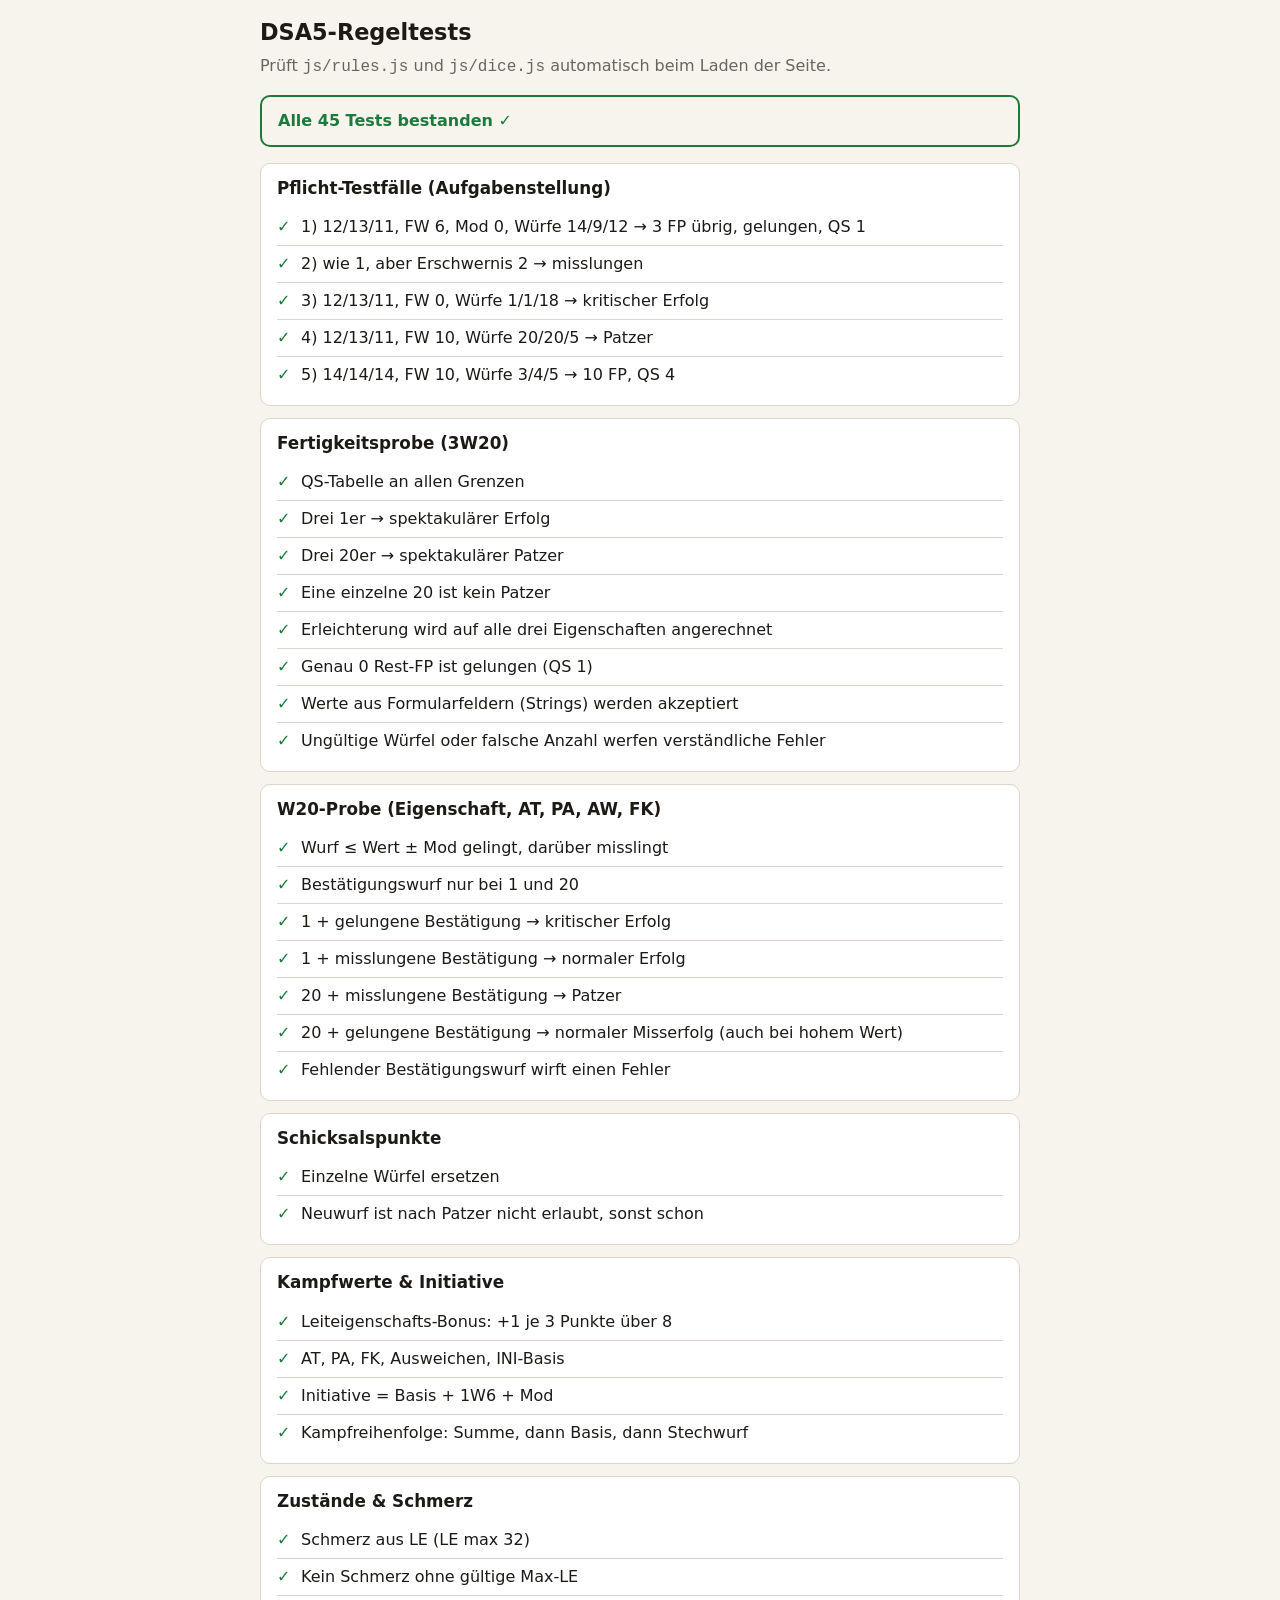
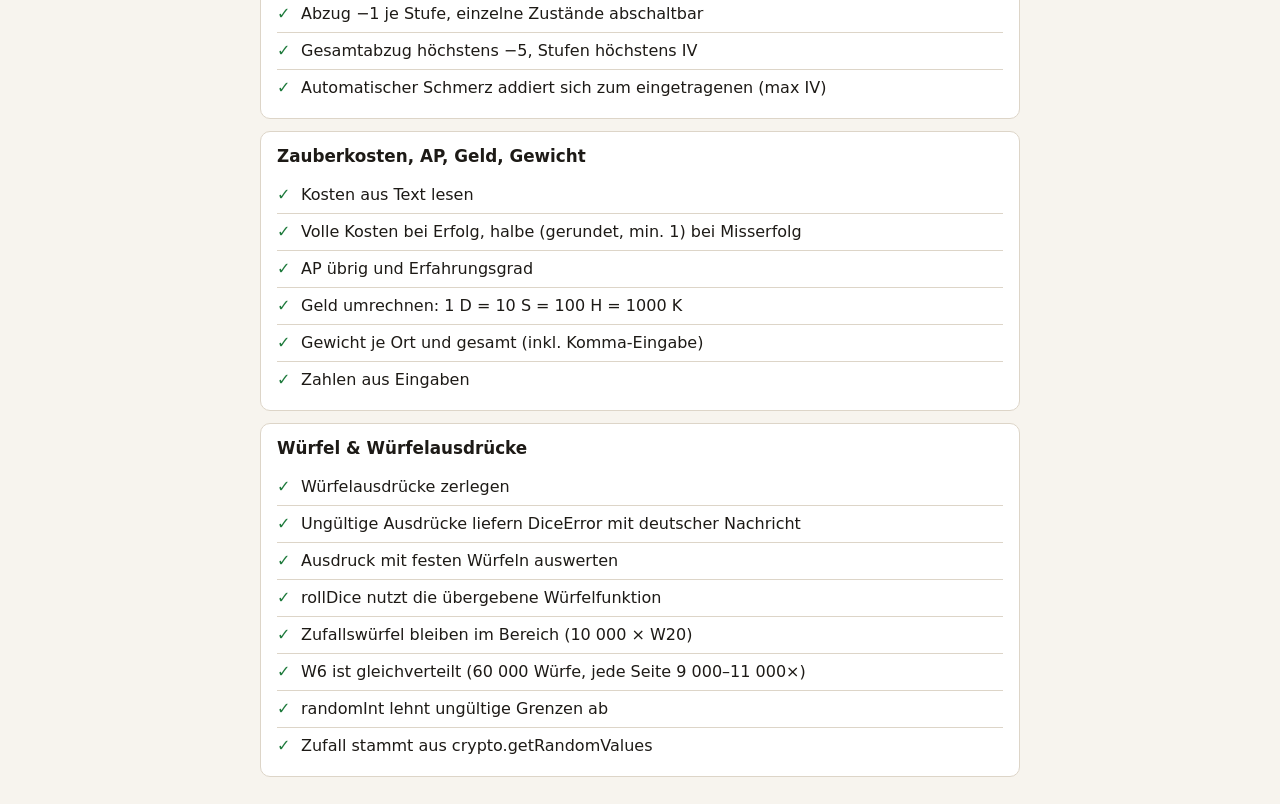
==== tests/rules.test.html @ 12c971de "Phase 1: DSA5-Regel-Logik, Würfel und Testseite - js/rules.js: reine Regelfunktionen (Fertigkeitspro" ====
<!doctype html>
<html lang="de">
  <head>
    <meta charset="utf-8" />
    <meta name="viewport" content="width=device-width, initial-scale=1" />
    <title>DSA5-Regeltests</title>
    <style>
      :root {
        color-scheme: light dark;
        --bg: #f7f4ee;
        --text: #1d1a16;
        --muted: #6b645a;
        --card: #ffffff;
        --border: #ddd5c8;
        --pass: #1e7a3c;
        --fail: #b3261e;
      }
      @media (prefers-color-scheme: dark) {
        :root {
          --bg: #15130f;
          --text: #f1ece3;
          --muted: #a79f93;
          --card: #1f1c17;
          --border: #3a352d;
          --pass: #6fcf8c;
          --fail: #ff8a80;
        }
      }
      * {
        box-sizing: border-box;
      }
      body {
        margin: 0;
        padding: 16px;
        background: var(--bg);
        color: var(--text);
        font:
          16px/1.5 system-ui,
          -apple-system,
          'Segoe UI',
          Roboto,
          sans-serif;
      }
      main {
        max-width: 760px;
        margin: 0 auto;
      }
      h1 {
        font-size: 1.4rem;
        margin: 0 0 4px;
      }
      h2 {
        font-size: 1.05rem;
        margin: 0 0 8px;
      }
      p.hint {
        color: var(--muted);
        margin: 0 0 16px;
      }
      .summary {
        padding: 12px 16px;
        border-radius: 10px;
        font-weight: 600;
        margin-bottom: 16px;
        border: 2px solid var(--border);
      }
      .summary.pass {
        border-color: var(--pass);
        color: var(--pass);
      }
      .summary.fail {
        border-color: var(--fail);
        color: var(--fail);
      }
      section {
        background: var(--card);
        border: 1px solid var(--border);
        border-radius: 10px;
        padding: 12px 16px;
        margin-bottom: 12px;
      }
      ul {
        list-style: none;
        margin: 0;
        padding: 0;
      }
      li {
        padding: 6px 0;
        border-top: 1px solid var(--border);
      }
      li:first-child {
        border-top: 0;
      }
      .mark {
        display: inline-block;
        width: 1.5em;
        font-weight: 700;
      }
      li.pass .mark {
        color: var(--pass);
      }
      li.fail .mark {
        color: var(--fail);
      }
      .error {
        color: var(--fail);
        font-family: ui-monospace, Menlo, Consolas, monospace;
        font-size: 0.9rem;
        margin: 4px 0 0 1.5em;
        overflow-wrap: anywhere;
      }
    </style>
  </head>
  <body>
    <main>
      <h1>DSA5-Regeltests</h1>
      <p class="hint">Prüft <code>js/rules.js</code> und <code>js/dice.js</code> automatisch beim Laden der Seite.</p>
      <div id="summary" class="summary">Tests laufen …</div>
      <div id="results"></div>
    </main>

    <script>
      function showProblem(text) {
        const summary = document.getElementById('summary');
        summary.className = 'summary fail';
        summary.textContent = text;
        document.body.dataset.status = 'fail';
      }
      function showLoadError(message) {
        showProblem(`Fehler beim Laden der Tests: ${message}`);
      }
      // ES-Module funktionieren nicht über file:// – dann einen Hinweis zeigen statt still zu scheitern.
      if (location.protocol === 'file:') {
        showProblem(
          'Diese Seite muss über einen Webserver geöffnet werden (z. B. „python3 -m http.server“ im Projektordner, ' +
            'dann http://localhost:8000/tests/rules.test.html) oder über GitHub Pages.',
        );
      }
      window.addEventListener('error', (event) => showLoadError(event.message));
    </script>
    <script
      type="module"
      src="rules.test.js"
      onerror="showLoadError('rules.test.js oder ein Modul konnte nicht geladen werden.')"
    ></script>
  </body>
</html>
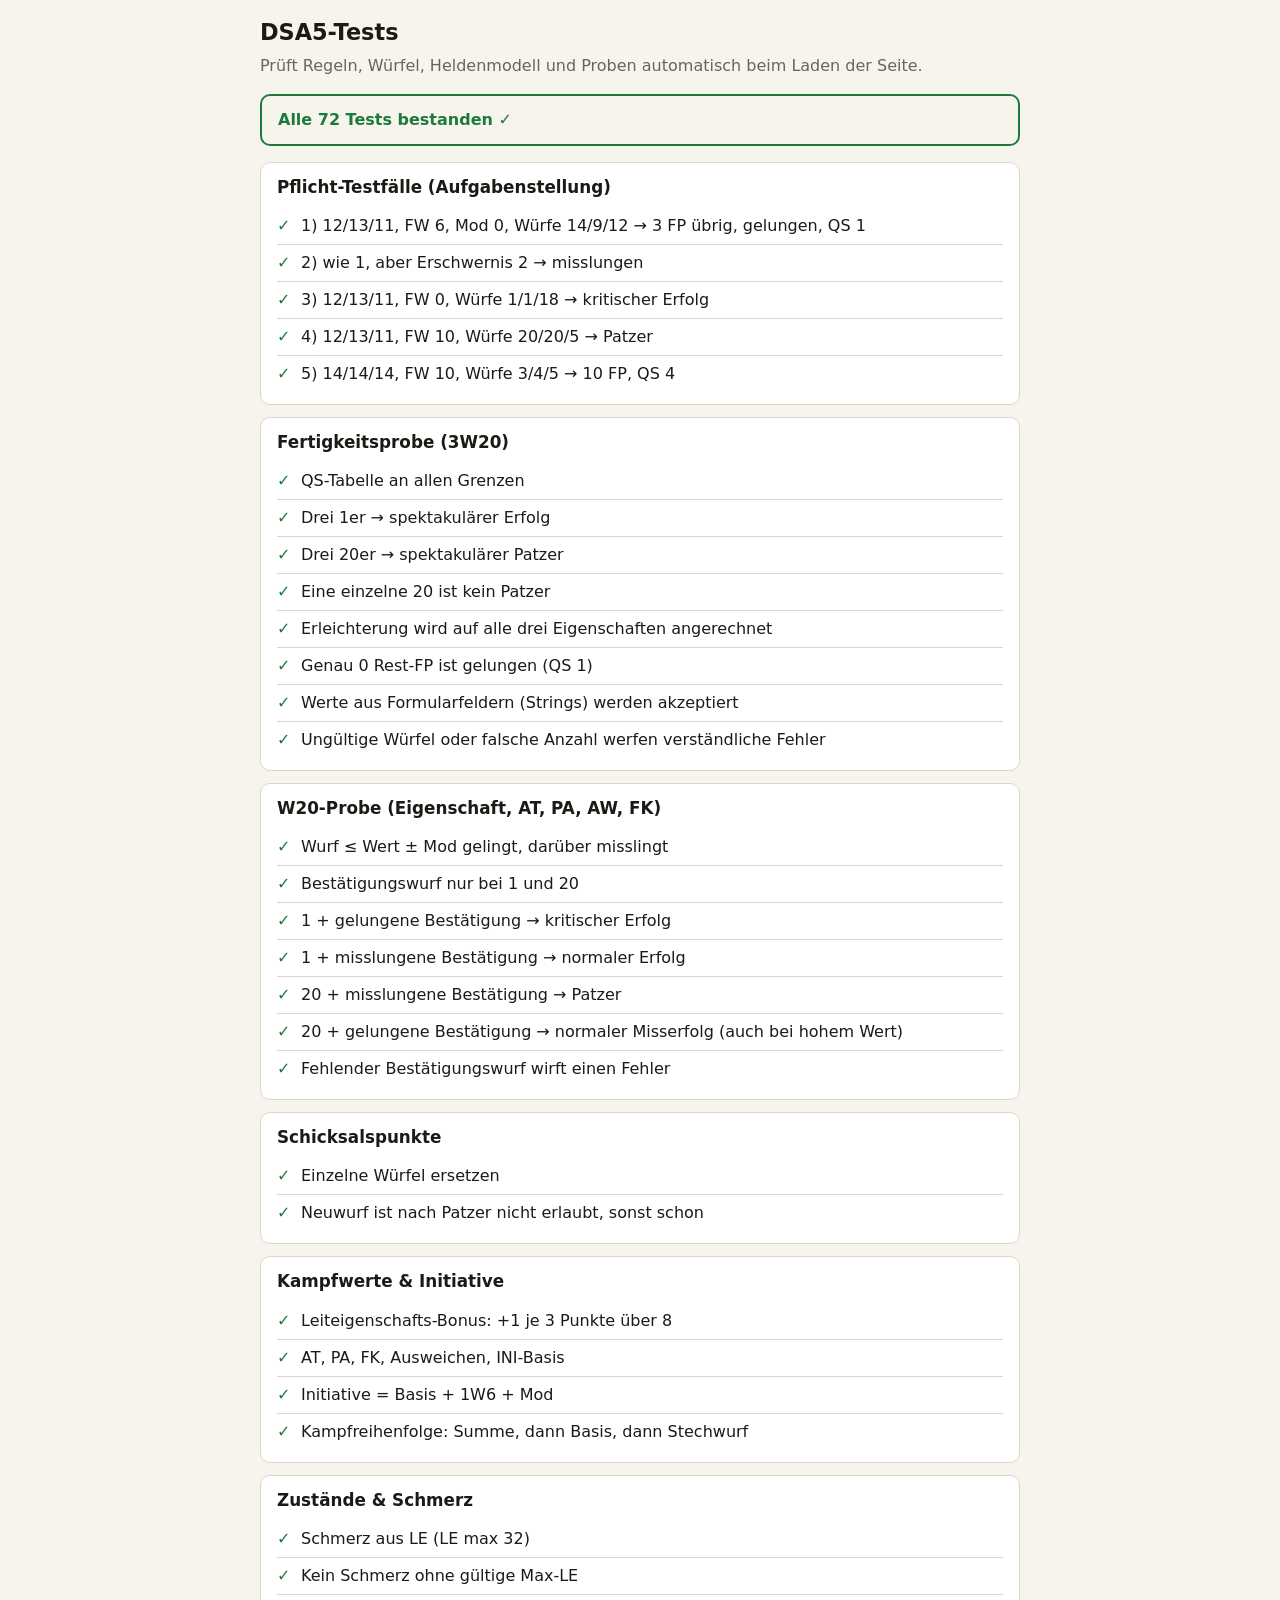
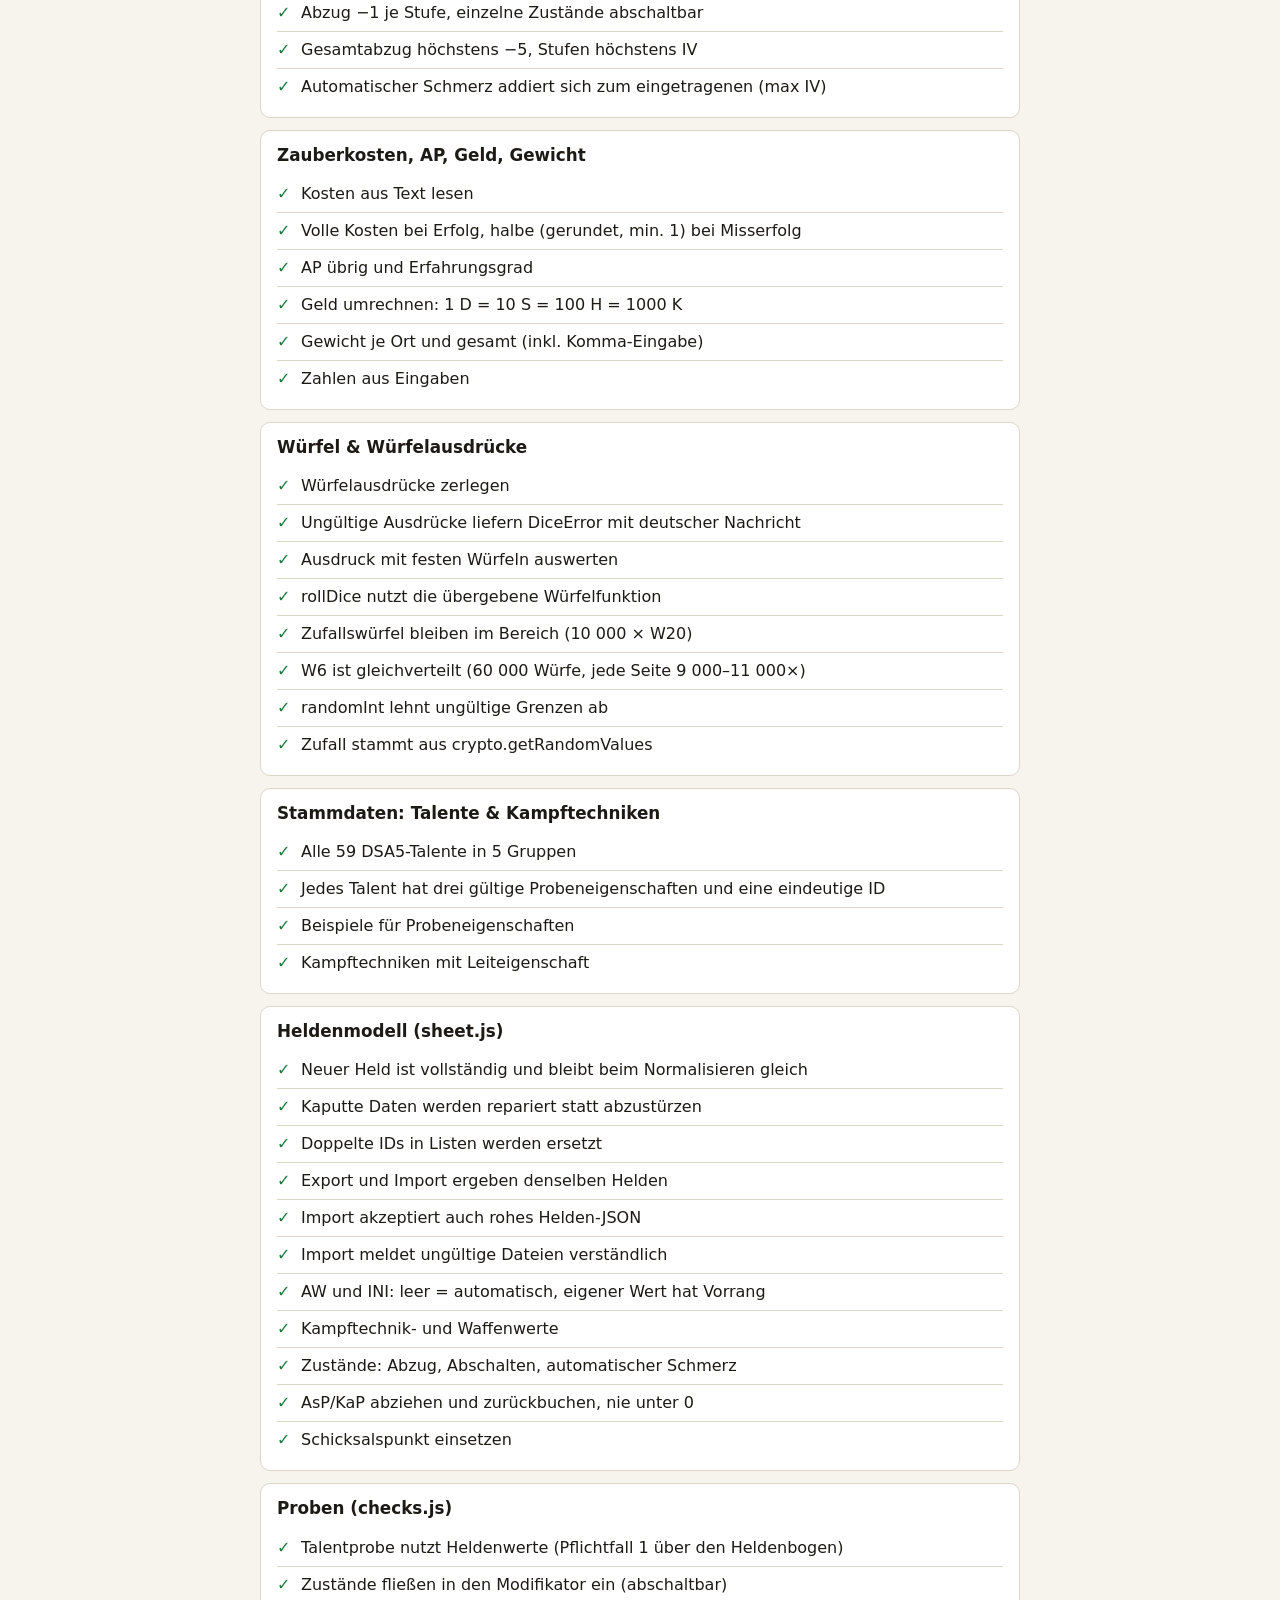
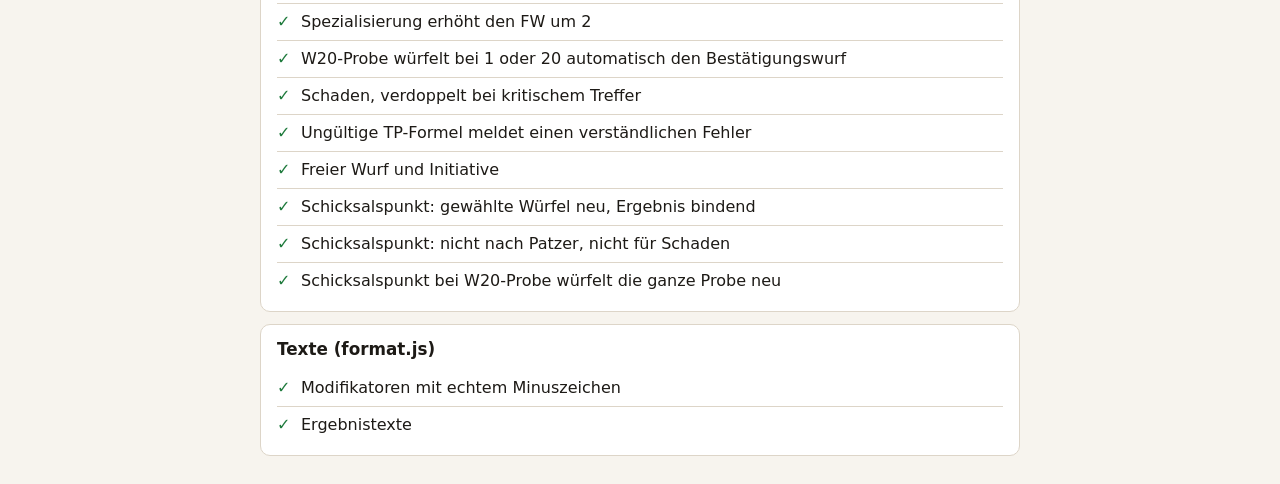
==== commit 49551ab6: "Phase 2: Heldenbogen lokal mit Proben, Würfeln und Protokoll - Heldenbogen komplett editierbar: Allg" ====
--- a/tests/rules.test.html
+++ b/tests/rules.test.html
@@ -3,7 +3,7 @@
   <head>
     <meta charset="utf-8" />
     <meta name="viewport" content="width=device-width, initial-scale=1" />
-    <title>DSA5-Regeltests</title>
+    <title>DSA5-Tests</title>
     <style>
       :root {
         color-scheme: light dark;
@@ -113,8 +113,8 @@
   </head>
   <body>
     <main>
-      <h1>DSA5-Regeltests</h1>
-      <p class="hint">Prüft <code>js/rules.js</code> und <code>js/dice.js</code> automatisch beim Laden der Seite.</p>
+      <h1>DSA5-Tests</h1>
+      <p class="hint">Prüft Regeln, Würfel, Heldenmodell und Proben automatisch beim Laden der Seite.</p>
       <div id="summary" class="summary">Tests laufen …</div>
       <div id="results"></div>
     </main>
@@ -138,10 +138,6 @@
       }
       window.addEventListener('error', (event) => showLoadError(event.message));
     </script>
-    <script
-      type="module"
-      src="rules.test.js"
-      onerror="showLoadError('rules.test.js oder ein Modul konnte nicht geladen werden.')"
-    ></script>
+    <script type="module" src="run.js" onerror="showLoadError('Ein Testmodul konnte nicht geladen werden.')"></script>
   </body>
 </html>
